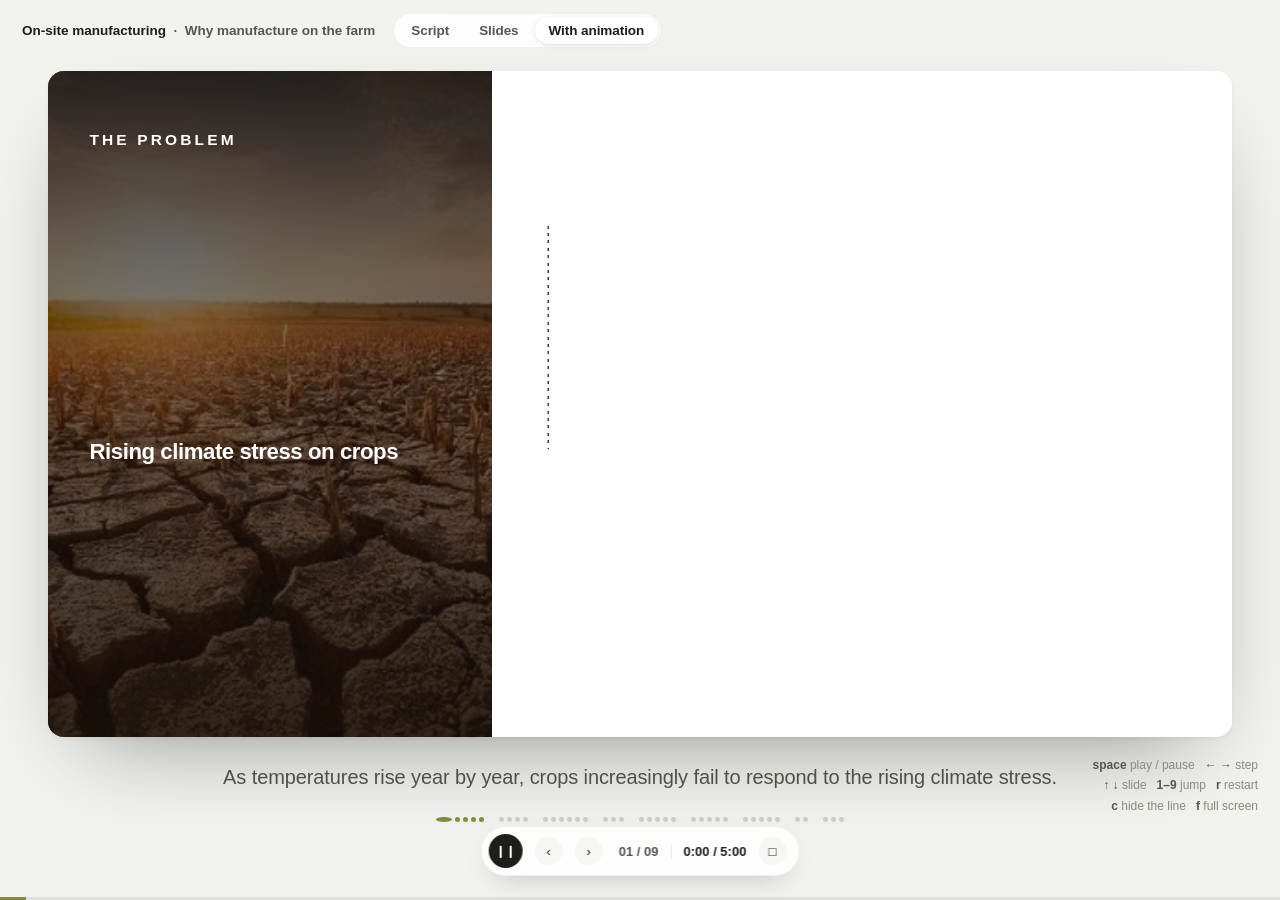
==== animate.html @ bc5ca32d "Finalised script, three named views, and a calmer animated run Slides 1 to 4 take the script the stu" ====
<!doctype html>
<html lang="en">
<head>
<meta charset="utf-8">
<meta name="viewport" content="width=device-width,initial-scale=1">
<title>ReLEAF · With animation</title>
<meta name="description" content="The GEMS Taiwan ReLEAF five-minute judging presentation, played against the script.">
<link rel="stylesheet" href="assets/deck.css?v=2">
<style>
html,body{height:100%;overflow:hidden;background:#f2f2ef}

/* ---------- stage, camera, caption ---------- */
.deck{position:fixed;inset:0;display:flex;flex-direction:column;align-items:center;
  justify-content:center;gap:0}
.frame{position:relative;background:#fff;border-radius:16px;overflow:hidden;flex:none;
  box-shadow:0 2px 6px rgba(0,0,0,.05),0 36px 90px -40px rgba(0,0,0,.45)}
.slide{position:absolute;inset:0;overflow:hidden;opacity:0;visibility:hidden;
  transition:opacity .38s var(--ease),visibility 0s linear .38s}
.slide.on{opacity:1;visibility:visible;transition:opacity .38s var(--ease),visibility 0s}
.cam{position:absolute;left:0;top:0;width:1600px;height:900px;transform-origin:0 0}
.cam>.stage{position:absolute;left:0;top:0;transform-origin:0 0;
  transition:transform 1.25s cubic-bezier(.33,0,.1,1)}

/* every entrance is gated by its beat, not by a fixed stagger */
.cam .st{opacity:0;transform:translateY(20px);
  transition:opacity 1s var(--ease),transform 1s var(--ease);
  transition-delay:var(--sd,0ms)}
.cam .st.zoom{transform:translateY(15px) scale(.962)}
.cam .st.in{opacity:1;transform:none}
.cam .s1-left.in>img{transform:scale(1)}

.cap-line{flex:none;width:min(1100px,88vw);text-align:center;padding:26px 0 0;
  min-height:92px}
.cap-line p{margin:0;font-size:20px;line-height:1.46;color:var(--ink-2);
  letter-spacing:-.005em;opacity:0;transition:opacity .4s var(--ease)}
.cap-line p.on{opacity:1}
body.nocap .cap-line{display:none}

@media (prefers-reduced-motion:reduce){
  .cam>.stage{transition-duration:.01ms}
  .cam .st{transition-duration:.01ms;transition-delay:0ms !important}
}

/* ---------- chrome ---------- */
.chr{position:fixed;z-index:21;opacity:0;transition:opacity .3s var(--ease);pointer-events:none}
.chr.show{opacity:1;pointer-events:auto}

.topbar{left:0;right:0;top:0;height:60px;display:flex;align-items:center;gap:18px;padding:0 22px}
.where{font-size:13.5px;font-weight:600;color:var(--ink-2);white-space:nowrap;
  overflow:hidden;text-overflow:ellipsis}
.where b{color:var(--ink);font-weight:700}
.topbar .vsw{margin-left:auto;flex:none;background:rgba(255,255,255,.86);
  backdrop-filter:saturate(180%) blur(20px);-webkit-backdrop-filter:saturate(180%) blur(20px)}

.hud{left:50%;bottom:24px;transform:translateX(-50%);display:flex;align-items:center;gap:12px;
  padding:7px 12px 7px 7px;border-radius:980px;
  background:rgba(255,255,255,.84);border:1px solid var(--line-2);
  backdrop-filter:saturate(180%) blur(20px);-webkit-backdrop-filter:saturate(180%) blur(20px);
  box-shadow:0 10px 30px -14px rgba(0,0,0,.3)}
.hud button{border:0;background:var(--bg-2);color:var(--ink);cursor:pointer;
  display:grid;place-items:center;transition:background .18s var(--ease)}
.hud button:hover{background:#e3e3dc}
.hud .play{width:34px;height:34px;border-radius:50%;background:var(--ink);color:#fff;font-size:12px}
.hud .play:hover{background:#000}
.hud .sm{width:28px;height:28px;border-radius:50%;font-size:13px}
.hud .ct{font-size:13px;font-weight:600;color:var(--ink-2);font-variant-numeric:tabular-nums;
  padding-left:4px}
.hud .tm{font-size:13px;font-weight:600;color:var(--ink);font-variant-numeric:tabular-nums;
  padding-left:12px;border-left:1px solid var(--line);min-width:72px}

/* beat pips: one row per slide, the current slide's beats spelled out */
.pips{left:50%;bottom:74px;transform:translateX(-50%);display:flex;align-items:center;gap:5px}
.pips .s{display:flex;gap:3px;padding:4px 5px;border-radius:980px;cursor:pointer;
  transition:background .2s var(--ease)}
.pips .s:hover{background:rgba(29,29,27,.07)}
.pips i{display:block;width:5px;height:5px;border-radius:50%;background:rgba(29,29,27,.17);
  transition:background .3s var(--ease),width .3s var(--ease)}
.pips .s.done i{background:rgba(29,29,27,.3)}
.pips .s.now i{background:var(--olive)}
.pips .s.now i.at{width:16px}

.bar{position:fixed;left:0;right:0;bottom:0;height:3px;background:rgba(29,29,27,.08);z-index:20}
.bar i{display:block;height:100%;background:var(--olive);width:0;transition:width .5s var(--ease)}

.keys{right:22px;bottom:84px;font-size:12px;line-height:1.7;color:var(--ink-3);text-align:right}
.keys b{color:var(--ink-2);font-weight:650}
@media (max-width:900px){.keys{display:none}}
</style>
</head>
<body>

<div class="deck">
  <div class="frame" id="frame"></div>
  <div class="cap-line"><p id="cap"></p></div>
</div>

<div class="chr topbar" id="topbar">
  <span class="where" id="where"></span>
  <div id="vsw"></div>
</div>

<div class="chr pips" id="pips"></div>

<div class="chr hud" id="hud">
  <button class="play" id="play" title="Play / pause">&#9654;</button>
  <button class="sm" id="prev" title="Previous beat">&#8249;</button>
  <button class="sm" id="next" title="Next beat">&#8250;</button>
  <span class="ct" id="ct">01 / 09</span>
  <span class="tm" id="tm">0:00 / 5:00</span>
  <button class="sm" id="full" title="Full screen">&#9633;</button>
</div>

<div class="chr keys" id="keys">
  <div><b>space</b> play / pause &nbsp; <b>&larr; &rarr;</b> step</div>
  <div><b>&uarr; &darr;</b> slide &nbsp; <b>1–9</b> jump &nbsp; <b>r</b> restart</div>
  <div><b>c</b> hide the line &nbsp; <b>f</b> full screen</div>
</div>

<div class="bar"><i id="barI"></i></div>

<script src="assets/nav.js?v=2"></script>
<script src="assets/deck.js?v=2"></script>
<script>
document.getElementById('vsw').innerHTML = viewSwitcher('animate', false);

/* ------------------------------------------------------------------
   Build: one run is a flat list of beats across all nine slides.
   ------------------------------------------------------------------ */
const frame = document.getElementById('frame');
frame.innerHTML = SLIDES.map((s,i) =>
  `<div class="slide" data-i="${i}"><div class="cam"><div class="stage">${s.stage}</div></div></div>`
).join('');

const slideEls = [...frame.querySelectorAll('.slide')];
const camEls   = [...frame.querySelectorAll('.cam')];
const stageEls = [...frame.querySelectorAll('.stage')];

/* every .st element of a slide, sorted by its --d reveal step */
const steps = stageEls.map(st => [...st.querySelectorAll('.st')].map(el => ({
  el, d: parseFloat(getComputedStyle(el).getPropertyValue('--d')) || 0
})).sort((a,b) => a.d - b.d));

/* beat durations: the slide's own seconds, split by how much there is to say */
const RUN = [];
SLIDES.forEach((s,i) => {
  const w = s.beats.map(b => Math.max(5, (b.say || '').trim().split(/\s+/).length));
  const tot = w.reduce((a,b) => a+b, 0);
  s.beats.forEach((b,j) => RUN.push({
    si: i, bi: j, beat: b,
    ms: Math.max(1900, Math.round(s.secs * 1000 * w[j] / tot))
  }));
});
const TOTAL = RUN.reduce((a,r) => a + r.ms, 0);

/* ------------------------------------------------------------------
   Camera. Targets are measured once, in 1600x900 stage coordinates,
   while every stage still sits at identity.
   ------------------------------------------------------------------ */
const PAD = 72, MAXZOOM = 1.85;
/* The camera may run a little past the stage edge so a corner figure can still
   sit in the middle of the frame. What shows past the edge is the same white as
   the stage, so the overshoot is invisible — keep it that way. */
const SLACK = 210;
const boxes = stageEls.map(() => ({}));
let fitScale = 1;

function measure(){
  stageEls.forEach((st,i) => {
    const base = st.getBoundingClientRect();
    st.querySelectorAll('[data-f]').forEach(el => {
      const r = el.getBoundingClientRect();
      boxes[i][el.dataset.f] = {
        x: (r.left - base.left) / fitScale,
        y: (r.top  - base.top ) / fitScale,
        w: r.width  / fitScale,
        h: r.height / fitScale
      };
    });
  });
}

function camStyle(i, key, over){
  if (!key) {
    const k = over || 1;
    return `translate(${(1600 - 1600*k)/2}px,${(900 - 900*k)/2}px) scale(${k})`;
  }
  const b = boxes[i][key];
  if (!b) return 'translate(0px,0px) scale(1)';
  const k = Math.min(MAXZOOM,
    Math.max(1, Math.min((1600 - PAD*2) / b.w, (900 - PAD*2) / b.h)));
  let tx = 800 - k * (b.x + b.w/2);
  let ty = 450 - k * (b.y + b.h/2);
  tx = Math.min(SLACK, Math.max(1600 - 1600*k - SLACK, tx));
  ty = Math.min(SLACK, Math.max( 900 -  900*k - SLACK, ty));
  return `translate(${tx}px,${ty}px) scale(${k})`;
}

/* ------------------------------------------------------------------
   Layout
   ------------------------------------------------------------------ */
function fit(){
  const capH = document.body.classList.contains('nocap') ? 0 : 118;
  const w = innerWidth  - 96;
  const h = innerHeight - 96 - capH;
  fitScale = Math.max(.1, Math.min(w/1600, h/900));
  frame.style.width  = (1600*fitScale) + 'px';
  frame.style.height = ( 900*fitScale) + 'px';
  camEls.forEach(c => c.style.transform = `scale(${fitScale})`);
}

/* ------------------------------------------------------------------
   Playback
   ------------------------------------------------------------------ */
let at = -1, playing = false, timer = null, lastKey = null;
const capEl = document.getElementById('cap');

function revealTo(si, upto, delayBase, stagger){
  steps[si].forEach(s => {
    const want = s.d <= upto;
    if (want && !s.el.classList.contains('in')) s.el.dataset.fresh = '1';
    else delete s.el.dataset.fresh;
    if (!want) s.el.classList.remove('in');
  });
  let k = 0;
  steps[si].forEach(s => {
    if (s.el.dataset.fresh) {
      s.el.style.setProperty('--sd', (delayBase + k*stagger) + 'ms');
      k++;
      s.el.classList.add('in');
      delete s.el.dataset.fresh;
    }
  });
}

function show(n, instant){
  n = Math.max(0, Math.min(RUN.length-1, n));
  const prevAt = at;
  const prev = at >= 0 ? RUN[at] : null;
  const r = RUN[n];
  at = n;

  const newSlide = !prev || prev.si !== r.si;
  /* a jump — a pip, a number key, a deep link — is not a step through the run,
     so the beats it skipped are put up at once rather than staged */
  const jumped = instant || n !== prevAt + 1;
  if (newSlide) {
    slideEls.forEach((el,i) => el.classList.toggle('on', i === r.si));
    lastKey = null;
    /* everything on the incoming slide starts hidden */
    steps[r.si].forEach(s => { s.el.classList.remove('in'); s.el.style.removeProperty('--sd'); });
    /* and the slide settles out of a slight over-scale */
    const st = stageEls[r.si];
    st.style.transition = 'none';
    st.style.transform = camStyle(r.si, null, 1.035);
    void st.offsetWidth;
    st.style.transition = '';
  }

  const key = r.beat.f || null;
  const moved = key !== lastKey;
  stageEls[r.si].style.transform = camStyle(r.si, key);
  lastKey = key;

  if (jumped) {
    /* catch the slide up to where this beat starts, then stage nothing */
    revealTo(r.si, r.beat.upto, 0, 0);
  } else {
    /* when the camera travels, let it land before anything new arrives */
    revealTo(r.si, r.beat.upto, moved ? 620 : newSlide ? 420 : 160, 120);
  }

  capEl.classList.remove('on');
  setTimeout(() => { capEl.textContent = r.beat.say || ''; capEl.classList.add('on'); }, 170);

  const s = SLIDES[r.si];
  document.getElementById('where').innerHTML = `<b>${s.title}</b> &nbsp;·&nbsp; ${s.nav}`;
  document.getElementById('ct').textContent =
    String(r.si+1).padStart(2,'0') + ' / ' + String(SLIDES.length).padStart(2,'0');
  document.getElementById('barI').style.width =
    (RUN.slice(0, n+1).reduce((a,x) => a + x.ms, 0) / TOTAL * 100) + '%';
  paintPips();
  location.hash = r.si + 1;

  if (playing) arm();
}

function arm(){
  clearTimeout(timer);
  timer = setTimeout(() => {
    if (at >= RUN.length - 1) { pause(); return; }
    show(at + 1);
  }, RUN[at].ms);
}

function play(){
  if (at >= RUN.length - 1) { restart(); return; }
  playing = true;
  document.getElementById('play').innerHTML = '&#10073;&#10073;';
  startClock(); arm();
}
function pause(){
  playing = false;
  document.getElementById('play').innerHTML = '&#9654;';
  clearTimeout(timer);
}
function toggle(){ playing ? pause() : play(); }

function step(d){
  pause();
  show(at + d);
}
function gotoSlide(i){
  pause();
  i = Math.max(0, Math.min(SLIDES.length-1, i));
  show(RUN.findIndex(r => r.si === i));
}
function restart(){
  pause(); resetClock();
  at = -1; lastKey = null;
  stageEls.forEach((st,i) => steps[i].forEach(s => s.el.classList.remove('in')));
  show(0, true);
  play();
}

/* ------------------------------------------------------------------
   Pips, clock, chrome
   ------------------------------------------------------------------ */
const pips = document.getElementById('pips');
pips.innerHTML = SLIDES.map((s,i) =>
  `<span class="s" data-i="${i}" title="${s.title}">${s.beats.map(()=>'<i></i>').join('')}</span>`).join('');
[...pips.children].forEach(el => el.onclick = () => gotoSlide(+el.dataset.i));

function paintPips(){
  const r = RUN[at];
  [...pips.children].forEach((el,i) => {
    el.classList.toggle('now',  i === r.si);
    el.classList.toggle('done', i <  r.si);
    [...el.children].forEach((pip,j) => pip.classList.toggle('at', i === r.si && j === r.bi));
  });
}

let t0 = null, tick = null;
const tm = document.getElementById('tm');
function startClock(){
  if (tick) return;
  if (!t0) t0 = Date.now();
  tick = setInterval(() => {
    const s = Math.floor((Date.now()-t0)/1000);
    tm.textContent = Math.floor(s/60) + ':' + String(s%60).padStart(2,'0') + ' / 5:00';
    tm.style.color = s > 300 ? '#a33' : '';
  }, 250);
}
function resetClock(){
  clearInterval(tick); tick = null; t0 = null;
  tm.textContent = '0:00 / 5:00'; tm.style.color = '';
}

document.getElementById('play').onclick = toggle;
document.getElementById('next').onclick = () => step(1);
document.getElementById('prev').onclick = () => step(-1);
document.getElementById('full').onclick = toggleFull;
function toggleFull(){
  if (document.fullscreenElement) document.exitFullscreen();
  else document.documentElement.requestFullscreen?.();
}

addEventListener('keydown', e => {
  if (e.key === ' ')            { e.preventDefault(); toggle(); }
  else if (['ArrowRight','PageDown'].includes(e.key)) { e.preventDefault(); step(1); }
  else if (['ArrowLeft','PageUp'].includes(e.key))    { e.preventDefault(); step(-1); }
  else if (e.key === 'ArrowDown') { e.preventDefault(); gotoSlide(RUN[at].si + 1); }
  else if (e.key === 'ArrowUp')   { e.preventDefault(); gotoSlide(RUN[at].si - 1); }
  else if (/^[1-9]$/.test(e.key)) gotoSlide(+e.key - 1);
  else if (e.key === 'r') restart();
  else if (e.key === 'f') toggleFull();
  else if (e.key === 'c') { document.body.classList.toggle('nocap'); fit(); }
  else if (e.key === 'Escape') location.href = 'index.html';
});
frame.addEventListener('click', e => step(e.clientX < innerWidth/2 ? -1 : 1));

const chrome = [...document.querySelectorAll('.chr')];
let idle;
function wake(){
  chrome.forEach(c => c.classList.add('show'));
  clearTimeout(idle);
  idle = setTimeout(() => chrome.forEach(c => c.classList.remove('show')), 2800);
}
['mousemove','keydown','click','touchstart'].forEach(ev => addEventListener(ev, wake));

addEventListener('resize', () => { fit(); measure(); });

/* ------------------------------------------------------------------
   Start. Measure before the first camera move, honour #n deep links.
   ------------------------------------------------------------------ */
function boot(){
  fit();
  measure();
  const n = parseInt(location.hash.slice(1), 10);
  const si = Number.isFinite(n) && n >= 1 && n <= SLIDES.length ? n-1 : 0;
  show(RUN.findIndex(r => r.si === si), true);
  wake();
  setTimeout(play, 900);
}
if (document.readyState === 'complete') boot();
else addEventListener('load', boot);
</script>
</body>
</html>
---- assets/deck.css ----
:root{
  --ink:#1d1d1b;
  --ink-2:#55564f;
  --ink-3:#8a8b84;
  --green:#1c4721;
  --olive:#858a3e;
  --olive-d:#324519;
  --line:rgba(29,29,27,.10);
  --line-2:rgba(29,29,27,.06);
  --bg:#ffffff;
  --bg-2:#f6f6f3;
  --ease:cubic-bezier(.22,.72,.2,1);
  --sans:-apple-system,BlinkMacSystemFont,"SF Pro Display","SF Pro Text","Helvetica Neue",Helvetica,Arial,sans-serif;
  --mono:ui-monospace,SFMono-Regular,"SF Mono",Menlo,Consolas,monospace;
}
*{box-sizing:border-box}
html{-webkit-text-size-adjust:100%}
body{margin:0;font-family:var(--sans);color:var(--ink);background:var(--bg);
  -webkit-font-smoothing:antialiased;text-rendering:optimizeLegibility}
img{display:block;max-width:100%}
a{color:inherit}

/* ============================================================
   STAGE — every slide is authored on a 1600x900 canvas
   ============================================================ */
.stageWrap{position:relative;width:100%;aspect-ratio:16/9;overflow:hidden}
.stage{position:absolute;left:0;top:0;width:1600px;height:900px;background:#fff;
  transform-origin:0 0;font-size:16px}
.stage *{font-kerning:normal}

/* entrance steps */
.st{opacity:0;transform:translateY(14px);
  transition:opacity .62s var(--ease),transform .62s var(--ease);
  transition-delay:calc(var(--d,0) * 60ms)}
.st.zoom{transform:translateY(10px) scale(.985)}
.go .st{opacity:1;transform:none}
@media (prefers-reduced-motion:reduce){
  .st{transition-duration:.01ms !important;transition-delay:0ms !important}
}

/* shared slide furniture */
.s-kick{font-size:21px;font-weight:650;letter-spacing:.06em;
  color:var(--olive);margin:0 0 10px}
.s-title{font-size:64px;font-weight:800;letter-spacing:-.025em;line-height:1;
  margin:0;color:var(--ink)}
.s-title em{font-style:normal;color:var(--olive)}
.s-head{position:absolute;left:76px;top:56px;right:76px}
.s-body{position:absolute;left:76px;right:76px;top:190px;bottom:58px;min-height:0}
.s-note{font-size:19px;line-height:1.35;color:var(--ink-2);margin:0}
.cap{font-size:19px;font-weight:650;color:var(--ink);margin:0 0 8px;letter-spacing:-.01em}
.cap-s{font-size:17px;font-weight:600;color:var(--ink-2);margin:0 0 6px}
.stage .fig,.stage .cell,.stage .blk,.stage .col,.stage .mod,.stage .side,.stage .grid,.stage .charts{min-height:0}
.fig{margin:0;border:1px solid var(--line);border-radius:12px;background:#fff;overflow:hidden}
.fig{position:relative}
.fig img{position:absolute;inset:8px;width:calc(100% - 16px);height:calc(100% - 16px);object-fit:contain}
.ph img{inset:0;width:100%;height:100%;object-fit:cover}
.lbl{font-size:16px;font-weight:600;color:var(--ink-2);text-align:center;margin:6px 0 0;height:22px;line-height:22px}
.rule{height:1px;background:var(--line);border:0;margin:0}
i.sp{font-style:italic}

/* ---------- Slide 1 ---------- */
.s1{position:absolute;inset:0;display:grid;grid-template-columns:600px minmax(0,1fr)}
.s1-left{position:relative;overflow:hidden;background:#241a12}
.s1-left>img{position:absolute;inset:0;width:100%;height:100%;object-fit:cover;
  transform:scale(1.06);transition:transform 9s linear}
.go .s1-left>img{transform:scale(1)}
.s1-scrim{position:absolute;inset:0;
  background:linear-gradient(180deg,rgba(20,14,9,.86) 0%,rgba(20,14,9,.52) 42%,rgba(20,14,9,.88) 100%)}
.s1-copy{position:absolute;inset:0;padding:60px 56px;display:flex;flex-direction:column;color:#fff}
.s1-kick{font-size:21px;font-weight:700;letter-spacing:.2em;text-transform:uppercase;
  color:#fff;opacity:.72}
.s1-list{list-style:none;margin:auto 0 8px;padding:0;display:grid;gap:34px}
.s1-list b{display:block;font-size:30px;font-weight:700;letter-spacing:-.02em;line-height:1.14}
.s1-list span{display:block;font-size:20px;line-height:1.3;color:rgba(255,255,255,.76);margin-top:5px}
.s1-right{position:relative;padding:60px 64px 48px}
.s1-rail{list-style:none;margin:42px 0 0;padding:0 0 0 44px;position:relative;display:grid;gap:30px}
.s1-rail:before{content:"";position:absolute;left:11px;top:9px;bottom:14px;width:2px;
  background:repeating-linear-gradient(180deg,var(--green) 0 4px,transparent 4px 10px)}
.s1-rail li{position:relative}
.s1-rail li:before{content:"";position:absolute;left:-44px;top:3px;width:24px;height:24px;
  border-radius:50%;background:var(--green)}
.s1-rail b{display:block;font-size:25px;font-weight:700;letter-spacing:-.01em}
.s1-rail span{display:block;font-size:20px;color:var(--ink-2);line-height:1.34;margin-top:3px}
.s1-box{position:absolute;right:54px;bottom:44px;width:268px}

/* ---------- Slide 2 ---------- */
.s2{display:grid;grid-template-columns:930px 470px;gap:48px}
.s2 .side{display:flex;flex-direction:column;gap:22px}

/* ---------- Slide 3 ---------- */
.s3{display:grid;grid-template-columns:330px 1070px;gap:48px}
.s3 .grid{display:grid;grid-template-columns:518px 518px;gap:24px 34px}

/* ---------- Slide 4 ---------- */
.s4{display:grid;grid-template-columns:860px 540px;gap:48px}
.s4 .hw{display:grid;grid-template-columns:190px 165px 165px;gap:10px}
.s4 .hw .fig{background:var(--bg-2)}

/* ---------- Slide 5 ---------- */
.s5{display:grid;grid-template-columns:520px 420px 440px;gap:34px}
.s5 .charts{display:grid;gap:12px}

/* ---------- Slide 6 ---------- */
.s6{display:grid;grid-template-columns:460px 460px 460px;gap:34px}
.s6 .hd{border-top:3px solid var(--ink);padding-top:10px;margin-bottom:14px;height:78px}
.s6 .hd h3{margin:0;font-size:23px;font-weight:750;letter-spacing:-.015em}
.s6 .hd p{margin:4px 0 0;font-size:15px;line-height:1.3;color:var(--ink-2)}
.s6 .pair{display:grid;grid-template-columns:223px 223px;gap:14px}
.s6 .charts{display:grid;gap:12px;margin-top:16px}
.s6 .c2{grid-template-columns:223px 223px}
.s6 .c3{grid-template-columns:144px 144px 144px}
.s6 .pv{font-size:16px;font-weight:650;color:var(--green);margin:14px 0 0}

/* ---------- Slide 7 ---------- */
.s7{display:grid;grid-template-columns:620px 790px;gap:38px}
.s7 .hd{border-top:3px solid var(--ink);padding-top:10px;margin-bottom:14px;height:64px}
.s7 .hd h3{margin:0;font-size:23px;font-weight:750;letter-spacing:-.015em}
.s7 .hd p{margin:4px 0 0;font-size:15px;color:var(--ink-2)}
.s7 .pots{display:grid;grid-template-columns:70px 265px 265px;gap:8px;align-items:center}
.s7 .pots .d{font-size:18px;font-weight:650;color:var(--ink-2)}
.s7 .colh{font-size:17px;font-weight:650;text-align:center;color:var(--ink);margin:0}
.s7 .salt{margin-top:16px}
.s7 .salt .fig{width:330px}
.s7 .top{display:grid;grid-template-columns:210px 540px;gap:20px}
.s7 .band{font-size:17px;font-weight:650;color:var(--ink);text-align:center;
  border-top:2px solid var(--ink);padding-top:8px;margin:18px 0 0}
.s7 .trio{display:grid;grid-template-columns:254px 254px 254px;gap:14px;margin-top:14px}

/* ---------- Slide 8 ---------- */
.s8-list{list-style:none;margin:0;padding:0;counter-reset:n;display:grid;gap:26px;max-width:1180px}
.s8-list li{counter-increment:n;position:relative;padding-left:76px;font-size:33px;
  font-weight:600;letter-spacing:-.015em;line-height:1.24}
.s8-list li:before{content:counter(n,decimal-leading-zero);position:absolute;left:0;top:7px;
  font-size:20px;font-weight:700;color:var(--olive);letter-spacing:.06em}
.s8-list span{display:block;font-size:20px;font-weight:450;color:var(--ink-2);margin-top:6px;
  letter-spacing:0}

/* ---------- Slide 9 ---------- */
.s9{display:grid;grid-template-columns:880px 520px;gap:48px}
.s9-list{list-style:none;margin:0;padding:0;counter-reset:n;display:grid;gap:22px;align-content:center}
.s9-list li{counter-increment:n;position:relative;padding-left:66px;font-size:33px;
  font-weight:650;letter-spacing:-.015em;line-height:1.2}
.s9-list li:before{content:counter(n);position:absolute;left:0;top:1px;width:42px;height:42px;
  border-radius:50%;background:var(--bg-2);color:var(--green);font-size:19px;font-weight:700;
  display:grid;place-items:center}
.s9-list span{display:block;font-size:19px;font-weight:450;color:var(--ink-2);margin-top:4px}
.s9 .renders{position:relative}
.s9 .r-unit{position:absolute;right:12px;top:0;width:188px}
.s9 .r-core{position:absolute;right:36px;bottom:0;width:368px}

/* ============================================================
   VIEW SWITCHER — the same three names on every page
   ============================================================ */
.vsw{display:flex;align-items:center;gap:2px;padding:3px;border-radius:980px;
  background:rgba(29,29,27,.05);border:1px solid var(--line-2)}
.vsw a{position:relative;display:block;text-decoration:none;white-space:nowrap;
  font-size:13.5px;font-weight:550;letter-spacing:-.005em;color:var(--ink-2);
  padding:6px 14px;border-radius:980px;
  transition:color .2s var(--ease),background .2s var(--ease)}
.vsw a:hover{color:var(--ink)}
.vsw a[aria-current]{background:#fff;color:var(--ink);font-weight:650;
  box-shadow:0 1px 2px rgba(0,0,0,.07),0 1px 10px -4px rgba(0,0,0,.25)}
.vsw.on-dark{background:rgba(255,255,255,.1);border-color:rgba(255,255,255,.14)}
.vsw.on-dark a{color:rgba(255,255,255,.66)}
.vsw.on-dark a:hover{color:#fff}
.vsw.on-dark a[aria-current]{background:rgba(255,255,255,.95);color:#1d1d1b;box-shadow:none}
@media (max-width:720px){
  .vsw a{padding:6px 10px;font-size:12.5px}
}
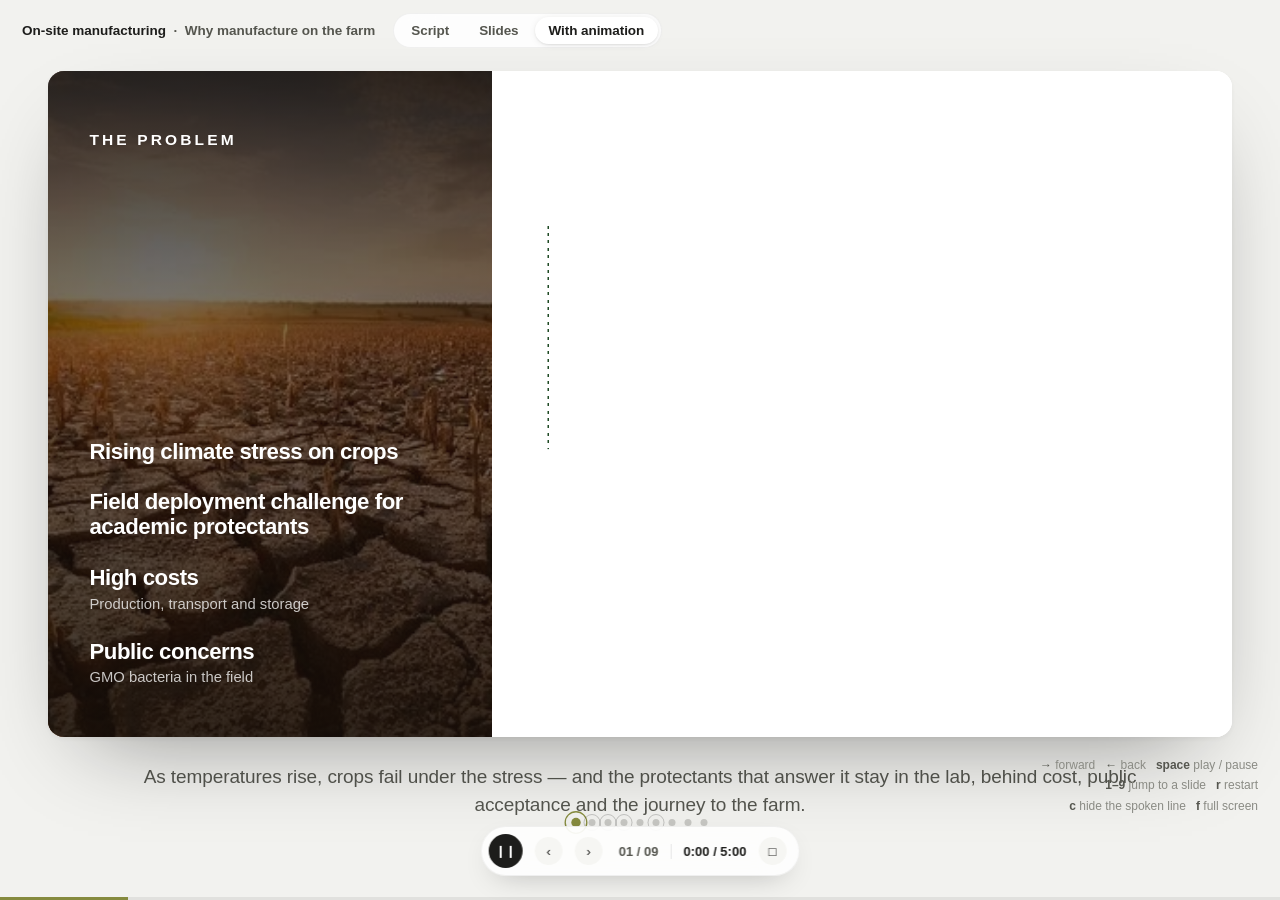
==== commit 48894c38: "Cut the animation to five moves and fourteen steps Timmy's rules, 28 Oct: a slide lands with most of" ====
--- a/animate.html
+++ b/animate.html
@@ -5,40 +5,42 @@
 <meta name="viewport" content="width=device-width,initial-scale=1">
 <title>ReLEAF · With animation</title>
 <meta name="description" content="The GEMS Taiwan ReLEAF five-minute judging presentation, played against the script.">
-<link rel="stylesheet" href="assets/deck.css?v=2">
+<link rel="stylesheet" href="assets/deck.css?v=3">
 <style>
 html,body{height:100%;overflow:hidden;background:#f2f2ef}
 
 /* ---------- stage, camera, caption ---------- */
 .deck{position:fixed;inset:0;display:flex;flex-direction:column;align-items:center;
-  justify-content:center;gap:0}
+  justify-content:center}
 .frame{position:relative;background:#fff;border-radius:16px;overflow:hidden;flex:none;
   box-shadow:0 2px 6px rgba(0,0,0,.05),0 36px 90px -40px rgba(0,0,0,.45)}
 .slide{position:absolute;inset:0;overflow:hidden;opacity:0;visibility:hidden;
-  transition:opacity .38s var(--ease),visibility 0s linear .38s}
-.slide.on{opacity:1;visibility:visible;transition:opacity .38s var(--ease),visibility 0s}
+  transition:opacity .34s var(--ease),visibility 0s linear .34s}
+.slide.on{opacity:1;visibility:visible;transition:opacity .34s var(--ease),visibility 0s}
 .cam{position:absolute;left:0;top:0;width:1600px;height:900px;transform-origin:0 0}
 .cam>.stage{position:absolute;left:0;top:0;transform-origin:0 0;
-  transition:transform 1.25s cubic-bezier(.33,0,.1,1)}
-
-/* every entrance is gated by its beat, not by a fixed stagger */
-.cam .st{opacity:0;transform:translateY(20px);
-  transition:opacity 1s var(--ease),transform 1s var(--ease);
-  transition-delay:var(--sd,0ms)}
-.cam .st.zoom{transform:translateY(15px) scale(.962)}
-.cam .st.in{opacity:1;transform:none}
+  transition:transform 1.3s cubic-bezier(.33,0,.1,1)}
+
+/* a slide lands whole: one quiet fade, no stagger, no movement */
+.cam .st{opacity:0;transition:opacity .55s var(--ease);transform:none}
+.cam .st.zoom{transform:none}
+.cam .st.in{opacity:1}
 .cam .s1-left.in>img{transform:scale(1)}
 
-.cap-line{flex:none;width:min(1100px,88vw);text-align:center;padding:26px 0 0;
-  min-height:92px}
-.cap-line p{margin:0;font-size:20px;line-height:1.46;color:var(--ink-2);
+/* the one highlight: a key result lifts where it stands */
+.cam [data-hi]{border-radius:8px;padding:4px 10px;margin-left:-10px;
+  transition:background .75s var(--ease),color .75s var(--ease)}
+.cam [data-hi].hl{background:rgba(133,138,62,.17);color:var(--olive-d)}
+
+.cap-line{flex:none;width:min(1060px,88vw);text-align:center;padding:26px 0 0;min-height:92px}
+.cap-line p{margin:0;font-size:19px;line-height:1.46;color:var(--ink-2);
   letter-spacing:-.005em;opacity:0;transition:opacity .4s var(--ease)}
 .cap-line p.on{opacity:1}
 body.nocap .cap-line{display:none}
 
 @media (prefers-reduced-motion:reduce){
   .cam>.stage{transition-duration:.01ms}
-  .cam .st{transition-duration:.01ms;transition-delay:0ms !important}
+  .cam .st{transition-duration:.01ms}
 }
 
 /* ---------- chrome ---------- */
@@ -68,16 +70,15 @@
 .hud .tm{font-size:13px;font-weight:600;color:var(--ink);font-variant-numeric:tabular-nums;
   padding-left:12px;border-left:1px solid var(--line);min-width:72px}
 
-/* beat pips: one row per slide, the current slide's beats spelled out */
-.pips{left:50%;bottom:74px;transform:translateX(-50%);display:flex;align-items:center;gap:5px}
-.pips .s{display:flex;gap:3px;padding:4px 5px;border-radius:980px;cursor:pointer;
-  transition:background .2s var(--ease)}
-.pips .s:hover{background:rgba(29,29,27,.07)}
-.pips i{display:block;width:5px;height:5px;border-radius:50%;background:rgba(29,29,27,.17);
-  transition:background .3s var(--ease),width .3s var(--ease)}
-.pips .s.done i{background:rgba(29,29,27,.3)}
-.pips .s.now i{background:var(--olive)}
-.pips .s.now i.at{width:16px}
+/* one pip per slide; a slide that animates carries a ring */
+.pips{left:50%;bottom:74px;transform:translateX(-50%);display:flex;align-items:center;gap:9px}
+.pips b{position:relative;width:7px;height:7px;border-radius:50%;cursor:pointer;
+  background:rgba(29,29,27,.2);transition:background .3s var(--ease),transform .3s var(--ease)}
+.pips b.done{background:rgba(29,29,27,.34)}
+.pips b.now{background:var(--olive);transform:scale(1.35)}
+.pips b.cued:after{content:"";position:absolute;inset:-5px;border-radius:50%;
+  border:1px solid rgba(29,29,27,.22)}
+.pips b.now.cued:after{border-color:var(--olive)}
 
 .bar{position:fixed;left:0;right:0;bottom:0;height:3px;background:rgba(29,29,27,.08);z-index:20}
 .bar i{display:block;height:100%;background:var(--olive);width:0;transition:width .5s var(--ease)}
@@ -103,28 +104,29 @@
 
 <div class="chr hud" id="hud">
   <button class="play" id="play" title="Play / pause">&#9654;</button>
-  <button class="sm" id="prev" title="Previous beat">&#8249;</button>
-  <button class="sm" id="next" title="Next beat">&#8250;</button>
+  <button class="sm" id="prev" title="Back">&#8249;</button>
+  <button class="sm" id="next" title="Forward">&#8250;</button>
   <span class="ct" id="ct">01 / 09</span>
   <span class="tm" id="tm">0:00 / 5:00</span>
   <button class="sm" id="full" title="Full screen">&#9633;</button>
 </div>
 
 <div class="chr keys" id="keys">
-  <div><b>space</b> play / pause &nbsp; <b>&larr; &rarr;</b> step</div>
-  <div><b>&uarr; &darr;</b> slide &nbsp; <b>1–9</b> jump &nbsp; <b>r</b> restart</div>
-  <div><b>c</b> hide the line &nbsp; <b>f</b> full screen</div>
+  <div><b>&rarr;</b> forward &nbsp; <b>&larr;</b> back &nbsp; <b>space</b> play / pause</div>
+  <div><b>1–9</b> jump to a slide &nbsp; <b>r</b> restart</div>
+  <div><b>c</b> hide the spoken line &nbsp; <b>f</b> full screen</div>
 </div>
 
 <div class="bar"><i id="barI"></i></div>
 
-<script src="assets/nav.js?v=2"></script>
-<script src="assets/deck.js?v=2"></script>
+<script src="assets/nav.js?v=3"></script>
+<script src="assets/deck.js?v=3"></script>
 <script>
 document.getElementById('vsw').innerHTML = viewSwitcher('animate', false);
 
 /* ------------------------------------------------------------------
-   Build: one run is a flat list of beats across all nine slides.
+   Build. A step is either landing on a slide or firing one of its cues,
+   so a nine-slide run with five cues is fourteen presses, not forty.
    ------------------------------------------------------------------ */
 const frame = document.getElementById('frame');
 frame.innerHTML = SLIDES.map((s,i) =>
@@ -135,32 +137,31 @@
 const camEls   = [...frame.querySelectorAll('.cam')];
 const stageEls = [...frame.querySelectorAll('.stage')];
 
-/* every .st element of a slide, sorted by its --d reveal step */
 const steps = stageEls.map(st => [...st.querySelectorAll('.st')].map(el => ({
   el, d: parseFloat(getComputedStyle(el).getPropertyValue('--d')) || 0
-})).sort((a,b) => a.d - b.d));
-
-/* beat durations: the slide's own seconds, split by how much there is to say */
+})));
+const maxD = steps.map(ss => ss.reduce((a,s) => Math.max(a, s.d), 0));
+
 const RUN = [];
 SLIDES.forEach((s,i) => {
-  const w = s.beats.map(b => Math.max(5, (b.say || '').trim().split(/\s+/).length));
-  const tot = w.reduce((a,b) => a+b, 0);
-  s.beats.forEach((b,j) => RUN.push({
-    si: i, bi: j, beat: b,
-    ms: Math.max(1900, Math.round(s.secs * 1000 * w[j] / tot))
+  const cues = s.run.cues || [];
+  /* the slide's seconds go mostly to the landing; a cue takes the tail */
+  const share = [[1], [0.6, 0.4], [0.5, 0.28, 0.22]][cues.length];
+  RUN.push({si: i, ci: -1, say: s.run.say,
+            upto: s.run.base != null ? s.run.base : maxD[i],
+            ms: Math.round(s.secs * 1000 * share[0])});
+  cues.forEach((c,j) => RUN.push({
+    si: i, ci: j, say: c.say, cue: c,
+    upto: c.reveal != null ? c.reveal : null,
+    ms: Math.max(2600, Math.round(s.secs * 1000 * (share[j+1] || 0.2)))
   }));
 });
 const TOTAL = RUN.reduce((a,r) => a + r.ms, 0);
 
 /* ------------------------------------------------------------------
-   Camera. Targets are measured once, in 1600x900 stage coordinates,
-   while every stage still sits at identity.
+   Camera
    ------------------------------------------------------------------ */
-const PAD = 72, MAXZOOM = 1.85;
-/* The camera may run a little past the stage edge so a corner figure can still
-   sit in the middle of the frame. What shows past the edge is the same white as
-   the stage, so the overshoot is invisible — keep it that way. */
-const SLACK = 210;
+const PAD = 72, MAXZOOM = 1.85, SLACK = 210;
 const boxes = stageEls.map(() => ({}));
 let fitScale = 1;
 
@@ -170,39 +171,29 @@
     st.querySelectorAll('[data-f]').forEach(el => {
       const r = el.getBoundingClientRect();
       boxes[i][el.dataset.f] = {
-        x: (r.left - base.left) / fitScale,
-        y: (r.top  - base.top ) / fitScale,
-        w: r.width  / fitScale,
-        h: r.height / fitScale
+        x: (r.left - base.left)/fitScale, y: (r.top - base.top)/fitScale,
+        w: r.width/fitScale, h: r.height/fitScale
       };
     });
   });
 }
 
-function camStyle(i, key, over){
-  if (!key) {
-    const k = over || 1;
-    return `translate(${(1600 - 1600*k)/2}px,${(900 - 900*k)/2}px) scale(${k})`;
-  }
+function camStyle(i, key){
+  if (!key) return 'translate(0px,0px) scale(1)';
   const b = boxes[i][key];
   if (!b) return 'translate(0px,0px) scale(1)';
   const k = Math.min(MAXZOOM,
-    Math.max(1, Math.min((1600 - PAD*2) / b.w, (900 - PAD*2) / b.h)));
-  let tx = 800 - k * (b.x + b.w/2);
-  let ty = 450 - k * (b.y + b.h/2);
+    Math.max(1, Math.min((1600 - PAD*2)/b.w, (900 - PAD*2)/b.h)));
+  let tx = 800 - k*(b.x + b.w/2);
+  let ty = 450 - k*(b.y + b.h/2);
   tx = Math.min(SLACK, Math.max(1600 - 1600*k - SLACK, tx));
   ty = Math.min(SLACK, Math.max( 900 -  900*k - SLACK, ty));
   return `translate(${tx}px,${ty}px) scale(${k})`;
 }
 
-/* ------------------------------------------------------------------
-   Layout
-   ------------------------------------------------------------------ */
 function fit(){
   const capH = document.body.classList.contains('nocap') ? 0 : 118;
-  const w = innerWidth  - 96;
-  const h = innerHeight - 96 - capH;
-  fitScale = Math.max(.1, Math.min(w/1600, h/900));
+  fitScale = Math.max(.1, Math.min((innerWidth - 96)/1600, (innerHeight - 96 - capH)/900));
   frame.style.width  = (1600*fitScale) + 'px';
   frame.style.height = ( 900*fitScale) + 'px';
   camEls.forEach(c => c.style.transform = `scale(${fitScale})`);
@@ -211,66 +202,46 @@
 /* ------------------------------------------------------------------
    Playback
    ------------------------------------------------------------------ */
-let at = -1, playing = false, timer = null, lastKey = null;
+let at = -1, playing = false, timer = null;
 const capEl = document.getElementById('cap');
 
-function revealTo(si, upto, delayBase, stagger){
-  steps[si].forEach(s => {
-    const want = s.d <= upto;
-    if (want && !s.el.classList.contains('in')) s.el.dataset.fresh = '1';
-    else delete s.el.dataset.fresh;
-    if (!want) s.el.classList.remove('in');
+/* a slide is put into the state step n leaves it in, all at once */
+function paintSlide(si, ci){
+  const s = SLIDES[si];
+  const cues = s.run.cues || [];
+  let upto = s.run.base != null ? s.run.base : maxD[si];
+  let key = null, hi = false;
+  cues.slice(0, ci + 1).forEach(c => {
+    if (c.reveal != null) upto = c.reveal;
+    if (c.focus) key = c.focus;
+    if (c.hi) hi = true;
   });
-  let k = 0;
-  steps[si].forEach(s => {
-    if (s.el.dataset.fresh) {
-      s.el.style.setProperty('--sd', (delayBase + k*stagger) + 'ms');
-      k++;
-      s.el.classList.add('in');
-      delete s.el.dataset.fresh;
-    }
-  });
+  steps[si].forEach(x => x.el.classList.toggle('in', x.d <= upto));
+  stageEls[si].querySelectorAll('[data-hi]').forEach(el => el.classList.toggle('hl', hi));
+  stageEls[si].style.transform = camStyle(si, key);
 }
 
 function show(n, instant){
   n = Math.max(0, Math.min(RUN.length-1, n));
-  const prevAt = at;
   const prev = at >= 0 ? RUN[at] : null;
   const r = RUN[n];
   at = n;
 
-  const newSlide = !prev || prev.si !== r.si;
-  /* a jump — a pip, a number key, a deep link — is not a step through the run,
-     so the beats it skipped are put up at once rather than staged */
-  const jumped = instant || n !== prevAt + 1;
-  if (newSlide) {
-    slideEls.forEach((el,i) => el.classList.toggle('on', i === r.si));
-    lastKey = null;
-    /* everything on the incoming slide starts hidden */
-    steps[r.si].forEach(s => { s.el.classList.remove('in'); s.el.style.removeProperty('--sd'); });
-    /* and the slide settles out of a slight over-scale */
+  if (!prev || prev.si !== r.si) {
+    /* no settle, no drift: a plain cross-fade, and the slide is simply there */
     const st = stageEls[r.si];
     st.style.transition = 'none';
-    st.style.transform = camStyle(r.si, null, 1.035);
+    steps[r.si].forEach(x => x.el.classList.remove('in'));
+    stageEls[r.si].querySelectorAll('[data-hi]').forEach(el => el.classList.remove('hl'));
+    st.style.transform = 'translate(0px,0px) scale(1)';
     void st.offsetWidth;
     st.style.transition = '';
+    slideEls.forEach((el,i) => el.classList.toggle('on', i === r.si));
   }
-
-  const key = r.beat.f || null;
-  const moved = key !== lastKey;
-  stageEls[r.si].style.transform = camStyle(r.si, key);
-  lastKey = key;
-
-  if (jumped) {
-    /* catch the slide up to where this beat starts, then stage nothing */
-    revealTo(r.si, r.beat.upto, 0, 0);
-  } else {
-    /* when the camera travels, let it land before anything new arrives */
-    revealTo(r.si, r.beat.upto, moved ? 620 : newSlide ? 420 : 160, 120);
-  }
+  paintSlide(r.si, r.ci);
 
   capEl.classList.remove('on');
-  setTimeout(() => { capEl.textContent = r.beat.say || ''; capEl.classList.add('on'); }, 170);
+  setTimeout(() => { capEl.textContent = r.say || ''; capEl.classList.add('on'); }, 170);
 
   const s = SLIDES[r.si];
   document.getElementById('where').innerHTML = `<b>${s.title}</b> &nbsp;·&nbsp; ${s.nav}`;
@@ -291,7 +262,6 @@
     show(at + 1);
   }, RUN[at].ms);
 }
-
 function play(){
   if (at >= RUN.length - 1) { restart(); return; }
   playing = true;
@@ -304,11 +274,7 @@
   clearTimeout(timer);
 }
 function toggle(){ playing ? pause() : play(); }
-
-function step(d){
-  pause();
-  show(at + d);
-}
+function step(d){ pause(); show(at + d); }
 function gotoSlide(i){
   pause();
   i = Math.max(0, Math.min(SLIDES.length-1, i));
@@ -316,8 +282,8 @@
 }
 function restart(){
   pause(); resetClock();
-  at = -1; lastKey = null;
-  stageEls.forEach((st,i) => steps[i].forEach(s => s.el.classList.remove('in')));
+  at = -1;
+  stageEls.forEach((st,i) => steps[i].forEach(x => x.el.classList.remove('in')));
   show(0, true);
   play();
 }
@@ -327,15 +293,13 @@
    ------------------------------------------------------------------ */
 const pips = document.getElementById('pips');
 pips.innerHTML = SLIDES.map((s,i) =>
-  `<span class="s" data-i="${i}" title="${s.title}">${s.beats.map(()=>'<i></i>').join('')}</span>`).join('');
+  `<b data-i="${i}" class="${(s.run.cues||[]).length ? 'cued' : ''}" title="${s.title}"></b>`).join('');
 [...pips.children].forEach(el => el.onclick = () => gotoSlide(+el.dataset.i));
-
 function paintPips(){
   const r = RUN[at];
   [...pips.children].forEach((el,i) => {
     el.classList.toggle('now',  i === r.si);
     el.classList.toggle('done', i <  r.si);
-    [...el.children].forEach((pip,j) => pip.classList.toggle('at', i === r.si && j === r.bi));
   });
 }
 
@@ -366,10 +330,8 @@
 
 addEventListener('keydown', e => {
   if (e.key === ' ')            { e.preventDefault(); toggle(); }
-  else if (['ArrowRight','PageDown'].includes(e.key)) { e.preventDefault(); step(1); }
-  else if (['ArrowLeft','PageUp'].includes(e.key))    { e.preventDefault(); step(-1); }
-  else if (e.key === 'ArrowDown') { e.preventDefault(); gotoSlide(RUN[at].si + 1); }
-  else if (e.key === 'ArrowUp')   { e.preventDefault(); gotoSlide(RUN[at].si - 1); }
+  else if (['ArrowRight','ArrowDown','PageDown','Enter'].includes(e.key)) { e.preventDefault(); step(1); }
+  else if (['ArrowLeft','ArrowUp','PageUp','Backspace'].includes(e.key))  { e.preventDefault(); step(-1); }
   else if (/^[1-9]$/.test(e.key)) gotoSlide(+e.key - 1);
   else if (e.key === 'r') restart();
   else if (e.key === 'f') toggleFull();
@@ -386,12 +348,8 @@
   idle = setTimeout(() => chrome.forEach(c => c.classList.remove('show')), 2800);
 }
 ['mousemove','keydown','click','touchstart'].forEach(ev => addEventListener(ev, wake));
-
 addEventListener('resize', () => { fit(); measure(); });
 
-/* ------------------------------------------------------------------
-   Start. Measure before the first camera move, honour #n deep links.
-   ------------------------------------------------------------------ */
 function boot(){
   fit();
   measure();
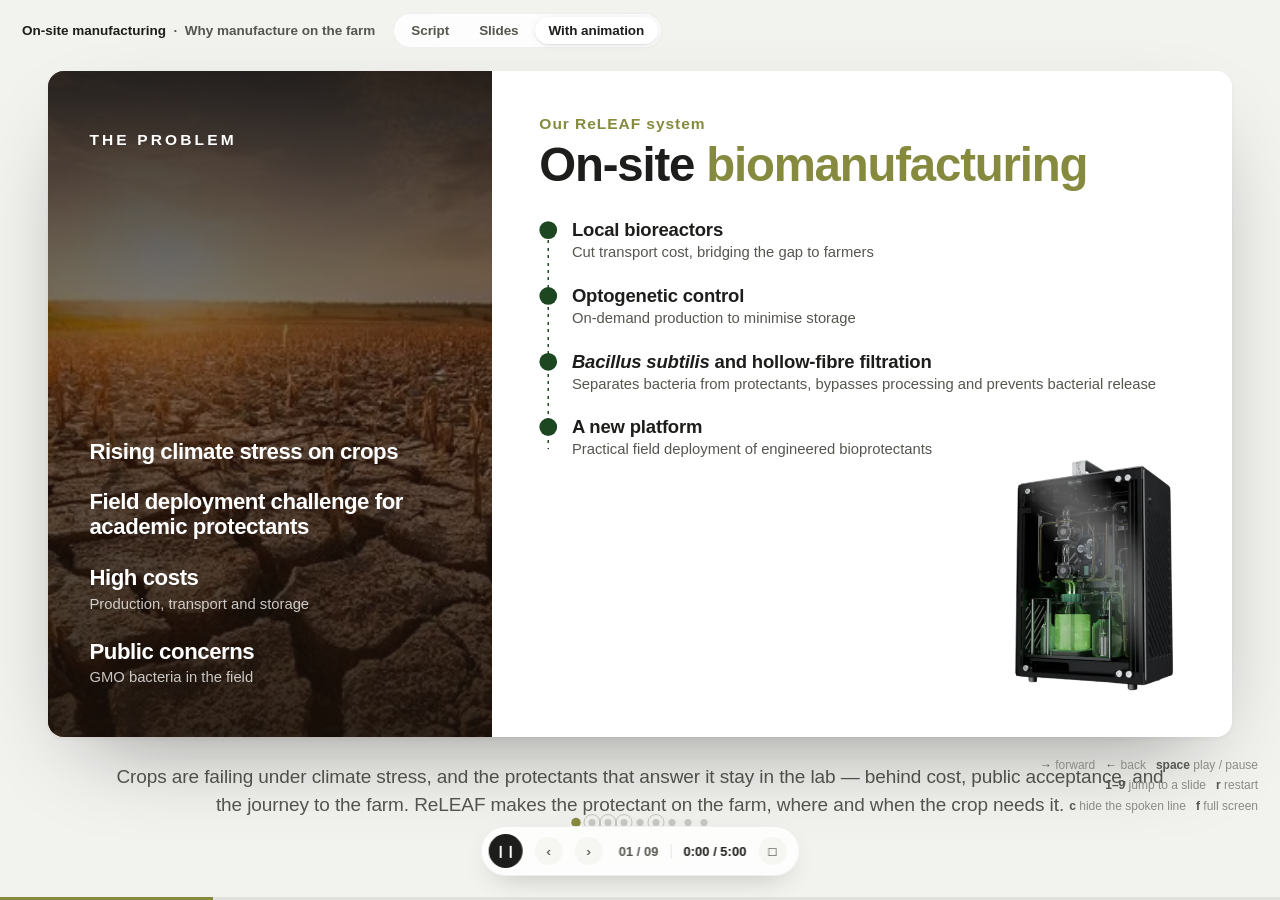
==== commit 034b7314: "Land slide 1 whole: four animations, thirteen steps Slide 1 held its right half back until the probl" ====
--- a/animate.html
+++ b/animate.html
@@ -5,7 +5,7 @@
 <meta name="viewport" content="width=device-width,initial-scale=1">
 <title>ReLEAF · With animation</title>
 <meta name="description" content="The GEMS Taiwan ReLEAF five-minute judging presentation, played against the script.">
-<link rel="stylesheet" href="assets/deck.css?v=3">
+<link rel="stylesheet" href="assets/deck.css?v=4">
 <style>
 html,body{height:100%;overflow:hidden;background:#f2f2ef}
 
@@ -119,8 +119,8 @@
 
 <div class="bar"><i id="barI"></i></div>
 
-<script src="assets/nav.js?v=3"></script>
-<script src="assets/deck.js?v=3"></script>
+<script src="assets/nav.js?v=4"></script>
+<script src="assets/deck.js?v=4"></script>
 <script>
 document.getElementById('vsw').innerHTML = viewSwitcher('animate', false);
 
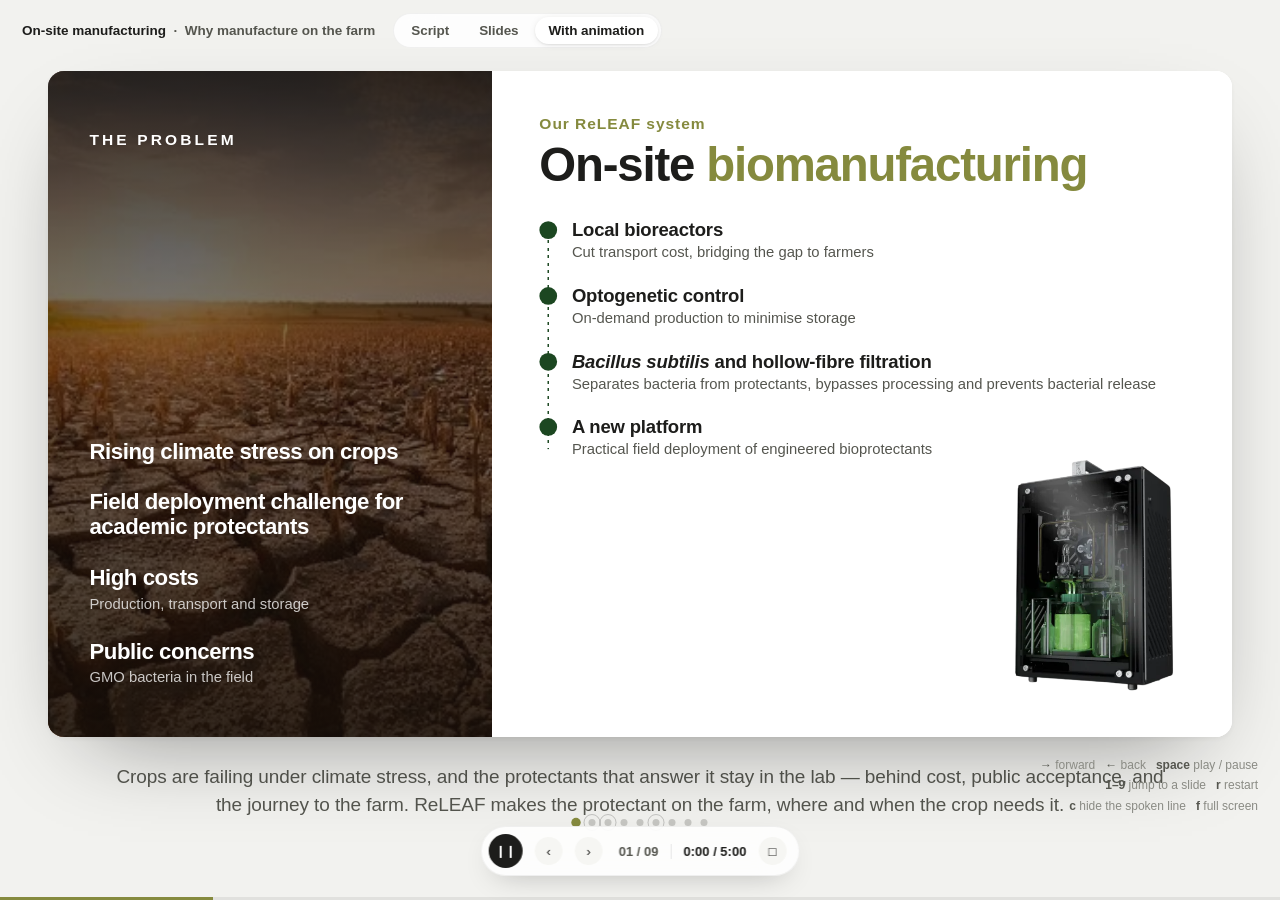
==== commit 2500b80c: "Crop the flow schematic instead of zooming at it Slide 4's push onto the full-system diagram is gone" ====
--- a/animate.html
+++ b/animate.html
@@ -5,7 +5,7 @@
 <meta name="viewport" content="width=device-width,initial-scale=1">
 <title>ReLEAF · With animation</title>
 <meta name="description" content="The GEMS Taiwan ReLEAF five-minute judging presentation, played against the script.">
-<link rel="stylesheet" href="assets/deck.css?v=4">
+<link rel="stylesheet" href="assets/deck.css?v=5">
 <style>
 html,body{height:100%;overflow:hidden;background:#f2f2ef}
 
@@ -119,8 +119,8 @@
 
 <div class="bar"><i id="barI"></i></div>
 
-<script src="assets/nav.js?v=4"></script>
-<script src="assets/deck.js?v=4"></script>
+<script src="assets/nav.js?v=5"></script>
+<script src="assets/deck.js?v=5"></script>
 <script>
 document.getElementById('vsw').innerHTML = viewSwitcher('animate', false);
 
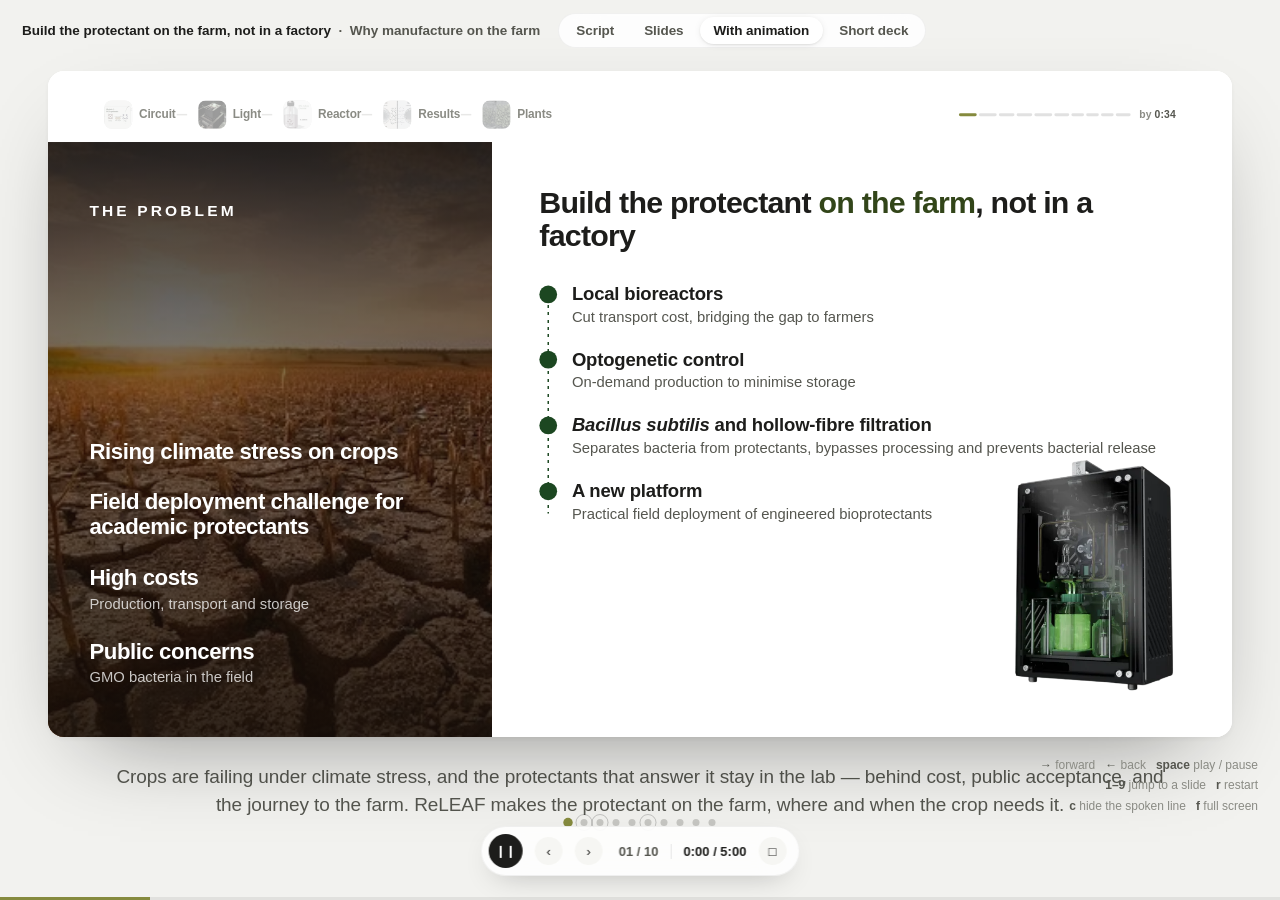
==== commit 15b2d124: "Action titles, a node strip instead of the menu slide, and a short deck The titles were topic labels" ====
--- a/animate.html
+++ b/animate.html
@@ -5,7 +5,7 @@
 <meta name="viewport" content="width=device-width,initial-scale=1">
 <title>ReLEAF · With animation</title>
 <meta name="description" content="The GEMS Taiwan ReLEAF five-minute judging presentation, played against the script.">
-<link rel="stylesheet" href="assets/deck.css?v=5">
+<link rel="stylesheet" href="assets/deck.css?v=11">
 <style>
 html,body{height:100%;overflow:hidden;background:#f2f2ef}
 
@@ -106,7 +106,7 @@
   <button class="play" id="play" title="Play / pause">&#9654;</button>
   <button class="sm" id="prev" title="Back">&#8249;</button>
   <button class="sm" id="next" title="Forward">&#8250;</button>
-  <span class="ct" id="ct">01 / 09</span>
+  <span class="ct" id="ct">01 / 10</span>
   <span class="tm" id="tm">0:00 / 5:00</span>
   <button class="sm" id="full" title="Full screen">&#9633;</button>
 </div>
@@ -119,18 +119,18 @@
 
 <div class="bar"><i id="barI"></i></div>
 
-<script src="assets/nav.js?v=5"></script>
-<script src="assets/deck.js?v=5"></script>
+<script src="assets/nav.js?v=11"></script>
+<script src="assets/deck.js?v=11"></script>
 <script>
 document.getElementById('vsw').innerHTML = viewSwitcher('animate', false);
 
 /* ------------------------------------------------------------------
    Build. A step is either landing on a slide or firing one of its cues,
-   so a nine-slide run with five cues is fourteen presses, not forty.
+   so a ten-slide run with a few cues is a dozen presses, not forty.
    ------------------------------------------------------------------ */
 const frame = document.getElementById('frame');
 frame.innerHTML = SLIDES.map((s,i) =>
-  `<div class="slide" data-i="${i}"><div class="cam"><div class="stage">${s.stage}</div></div></div>`
+  `<div class="slide" data-i="${i}"><div class="cam"><div class="stage">${stageHTML(SLIDES,i)}</div></div></div>`
 ).join('');
 
 const slideEls = [...frame.querySelectorAll('.slide')];
@@ -332,7 +332,7 @@
   if (e.key === ' ')            { e.preventDefault(); toggle(); }
   else if (['ArrowRight','ArrowDown','PageDown','Enter'].includes(e.key)) { e.preventDefault(); step(1); }
   else if (['ArrowLeft','ArrowUp','PageUp','Backspace'].includes(e.key))  { e.preventDefault(); step(-1); }
-  else if (/^[1-9]$/.test(e.key)) gotoSlide(+e.key - 1);
+  else if (/^[0-9]$/.test(e.key)) gotoSlide(e.key === '0' ? 9 : +e.key - 1);
   else if (e.key === 'r') restart();
   else if (e.key === 'f') toggleFull();
   else if (e.key === 'c') { document.body.classList.toggle('nocap'); fit(); }
--- a/assets/deck.css
+++ b/assets/deck.css
@@ -44,8 +44,10 @@
 .s-title{font-size:64px;font-weight:800;letter-spacing:-.025em;line-height:1;
   margin:0;color:var(--ink)}
 .s-title em{font-style:normal;color:var(--olive)}
-.s-head{position:absolute;left:76px;top:56px;right:76px}
-.s-body{position:absolute;left:76px;right:76px;top:190px;bottom:58px;min-height:0}
+/* the node strip takes the top of the stage, so the head and body sit lower;
+   the body keeps its height to within a dozen pixels of the old layout */
+.s-head{position:absolute;left:76px;top:102px;right:76px}
+.s-body{position:absolute;left:76px;right:76px;top:214px;bottom:46px;min-height:0}
 .s-note{font-size:19px;line-height:1.35;color:var(--ink-2);margin:0}
 .cap{font-size:19px;font-weight:650;color:var(--ink);margin:0 0 8px;letter-spacing:-.01em}
 .cap-s{font-size:17px;font-weight:600;color:var(--ink-2);margin:0 0 6px}
@@ -59,7 +61,7 @@
 i.sp{font-style:italic}
 
 /* ---------- Slide 1 ---------- */
-.s1{position:absolute;inset:0;display:grid;grid-template-columns:600px minmax(0,1fr)}
+.s1{position:absolute;inset:96px 0 0 0;display:grid;grid-template-columns:600px minmax(0,1fr)}
 .s1-left{position:relative;overflow:hidden;background:#241a12}
 .s1-left>img{position:absolute;inset:0;width:100%;height:100%;object-fit:cover;
   transform:scale(1.06);transition:transform 9s linear}
@@ -126,27 +128,42 @@
   border-top:2px solid var(--ink);padding-top:8px;margin:18px 0 0}
 .s7 .trio{display:grid;grid-template-columns:254px 254px 254px;gap:14px;margin-top:14px}
 
-/* ---------- Slide 8 ---------- */
-.s8-list{list-style:none;margin:0;padding:0;counter-reset:n;display:grid;gap:26px;max-width:1180px}
-.s8-list li{counter-increment:n;position:relative;padding-left:76px;font-size:33px;
-  font-weight:600;letter-spacing:-.015em;line-height:1.24}
-.s8-list li:before{content:counter(n,decimal-leading-zero);position:absolute;left:0;top:7px;
-  font-size:20px;font-weight:700;color:var(--olive);letter-spacing:.06em}
-.s8-list span{display:block;font-size:20px;font-weight:450;color:var(--ink-2);margin-top:6px;
-  letter-spacing:0}
-
-/* ---------- Slide 9 ---------- */
-.s9{display:grid;grid-template-columns:880px 520px;gap:48px}
-.s9-list{list-style:none;margin:0;padding:0;counter-reset:n;display:grid;gap:22px;align-content:center}
-.s9-list li{counter-increment:n;position:relative;padding-left:66px;font-size:33px;
-  font-weight:650;letter-spacing:-.015em;line-height:1.2}
-.s9-list li:before{content:counter(n);position:absolute;left:0;top:1px;width:42px;height:42px;
-  border-radius:50%;background:var(--bg-2);color:var(--green);font-size:19px;font-weight:700;
-  display:grid;place-items:center}
-.s9-list span{display:block;font-size:19px;font-weight:450;color:var(--ink-2);margin-top:4px}
-.s9 .renders{position:relative}
-.s9 .r-unit{position:absolute;right:12px;top:0;width:188px}
-.s9 .r-core{position:absolute;right:36px;bottom:0;width:368px}
+/* ---------- Slide 8 · hydroponics ---------- */
+.s8{display:grid;grid-template-columns:minmax(0,1fr) minmax(0,1fr);gap:46px}
+.s8 .hd{border-top:3px solid var(--ink);padding-top:9px;margin-bottom:13px;height:52px}
+.s8 .hd h3{margin:0;font-size:22px;font-weight:750;letter-spacing:-.015em}
+.s8 .hd p{margin:3px 0 0;font-size:15px;color:var(--ink-2)}
+.s8 .col{display:grid;grid-template-rows:auto 232px minmax(0,1fr) auto;gap:14px}
+.s8 .pv{font-size:16px;font-weight:650;color:var(--green);margin:0}
+.s8 .open{font-size:15.5px;line-height:1.35;color:var(--ink-2);margin:0;
+  border-left:2px solid var(--line);padding-left:11px}
+
+/* ---------- Slide 9 · since the wiki freeze ---------- */
+.s9f{display:grid;grid-template-columns:396px minmax(0,1fr) 430px;gap:38px;padding-bottom:60px}
+.s9f .col{display:flex;flex-direction:column;min-height:0}
+.s9f .hd{border-top:3px solid var(--ink);padding-top:9px;margin-bottom:14px}
+.s9f .hd h3{margin:0;font-size:21px;font-weight:750;letter-spacing:-.015em}
+.s9f .hd p{margin:3px 0 0;font-size:15px;line-height:1.3;color:var(--ink-2)}
+.s9f .grow{flex:1;min-height:0}
+.s9f .stack{display:grid;grid-template-rows:1fr 1fr;gap:12px;flex:1;min-height:0}
+.s9f .foot{position:absolute;left:0;right:0;bottom:0;display:flex;align-items:center;
+  gap:12px;border-top:1px solid var(--line);padding-top:11px}
+.s9f .foot b{font-size:17px;font-weight:700;letter-spacing:-.01em}
+.s9f .foot span{font-size:16px;color:var(--ink-2)}
+.s9f .tag{font-size:13px;font-weight:700;letter-spacing:.07em;text-transform:uppercase;
+  color:var(--olive);background:rgba(133,138,62,.11);padding:4px 9px;border-radius:5px}
+
+/* ---------- Slide 10 · future work ---------- */
+.s10{display:grid;grid-template-columns:minmax(0,1fr) 404px;gap:50px}
+.s10 .steps{display:grid;gap:20px;align-content:center}
+.s10 .step{display:grid;grid-template-columns:52px minmax(0,1fr);gap:19px;align-items:start}
+.s10 .step .k{width:52px;height:52px;border-radius:13px;background:var(--bg-2);
+  color:var(--green);font-size:20px;font-weight:750;display:grid;place-items:center}
+.s10 .step h3{margin:1px 0 0;font-size:28px;font-weight:700;letter-spacing:-.018em;line-height:1.18}
+.s10 .step p{margin:5px 0 0;font-size:18.5px;line-height:1.36;color:var(--ink-2)}
+.s10 .renders{position:relative}
+.s10 .r-unit{position:absolute;right:4px;top:6px;width:186px}
+.s10 .r-core{position:absolute;left:0;bottom:10px;width:338px}
 
 /* ============================================================
    VIEW SWITCHER — the same three names on every page
@@ -167,3 +184,100 @@
 @media (max-width:720px){
   .vsw a{padding:6px 10px;font-size:12.5px}
 }
+
+/* ============================================================
+   NODE STRIP — the five things, always on screen
+   ------------------------------------------------------------
+   Lives inside the 1600x900 stage, not in the browser chrome, so
+   it is part of every slide in all three views. It replaces the
+   per-slide kicker: the strip is what says where you are.
+
+   Stage geometry it assumes:
+     .nodebar  36 -  82     the strip
+     .s-head  102 - 202     the title (a sentence, up to two lines)
+     .s-body  214 - 854     the slide
+   ============================================================ */
+.nodebar{position:absolute;left:76px;right:76px;top:36px;height:46px;
+  display:flex;align-items:center;gap:30px}
+
+.nodes{list-style:none;margin:0;padding:0;display:flex;align-items:center;gap:0;flex:1}
+.nd{position:relative;display:flex;align-items:center;gap:9px;padding:0 15px 0 0;margin-right:15px}
+.nd:after{content:"";position:absolute;right:0;top:50%;width:14px;height:2px;
+  background:var(--line);transform:translateY(-50%)}
+.nd:last-child{padding-right:0;margin-right:0}
+.nd:last-child:after{display:none}
+.nd.done:after{background:var(--olive);opacity:.45}
+
+.ndi{position:relative;width:38px;height:38px;border-radius:10px;overflow:hidden;
+  background:var(--bg-2);flex:none;
+  box-shadow:inset 0 0 0 1px var(--line);
+  transition:box-shadow .3s var(--ease),filter .3s var(--ease),opacity .3s var(--ease)}
+.ndi img{width:100%;height:100%;object-fit:cover}
+
+.ndl{font-size:16px;font-weight:600;letter-spacing:-.01em;color:var(--ink-3);
+  white-space:nowrap;transition:color .3s var(--ease)}
+.ndl em{display:block;font-style:normal;font-size:13px;font-weight:600;
+  color:var(--olive);letter-spacing:.01em;margin-top:1px}
+
+/* upcoming — recognisable, but out of the way */
+.nd .ndi{filter:saturate(.15) contrast(.92);opacity:.42}
+/* already said */
+.nd.done .ndi{filter:saturate(.5);opacity:.6}
+.nd.done .ndl{color:var(--ink-3)}
+/* where we are */
+.nd.now .ndi{filter:none;opacity:1;box-shadow:inset 0 0 0 1px var(--line),0 0 0 2.5px var(--olive)}
+.nd.now .ndl{color:var(--ink);font-weight:700}
+
+/* a node that owns two adjacent slides keeps one bracket across both */
+.nd.now.span:after{background:var(--olive);opacity:1;height:2.5px}
+
+/* ---- progress: one segment per slide, width = its share of the talk ---- */
+.prog{display:flex;align-items:center;gap:12px;flex:none}
+.pr{display:flex;align-items:center;gap:3px;width:232px}
+.pr i{display:block;height:4px;border-radius:2px;background:rgba(29,29,27,.13);
+  transition:background .3s var(--ease)}
+.pr i.past{background:var(--olive);opacity:.38}
+.pr i.at{background:var(--olive);opacity:1}
+.pt{font-size:14px;font-weight:650;color:var(--ink-3);white-space:nowrap;
+  font-variant-numeric:tabular-nums;letter-spacing:.01em}
+.pt b{color:var(--ink-2);font-weight:650}
+
+/* the live clock caret, painted by show.html / animate.html only */
+.pr{position:relative}
+.pr .caret{position:absolute;top:-4px;width:2px;height:12px;border-radius:1px;
+  background:var(--ink);opacity:0;transition:left .5s linear,opacity .3s var(--ease),background .3s}
+.pr .caret.on{opacity:.55}
+.pr .caret.late{background:#a33;opacity:1}
+
+/* the title is now a sentence, so it sets smaller and may run to two lines */
+.s-claim{font-size:45px;font-weight:750;letter-spacing:-.025em;line-height:1.08;
+  margin:0;color:var(--ink);max-width:1330px}
+.s-claim em{font-style:normal;color:var(--olive-d)}
+.s-claim b{font-weight:800;color:var(--olive-d)}
+.s-claim i.sp{font-style:italic;font-weight:inherit}
+.s-claim.two{font-size:41px}
+
+/* ============================================================
+   THE SHORT DECK — short.html
+   Two slides carry what the long deck spends five on: one
+   bioreactor slide (hardware and results) and one plant slide
+   (agar, soil and hydroponics side by side).
+   ============================================================ */
+.sbr{display:grid;grid-template-columns:544px minmax(0,1fr) 412px;gap:34px}
+.sbr .col{display:flex;flex-direction:column;min-height:0}
+.sbr .spec{display:flex;gap:26px;margin:14px 0 0}
+.sbr .spec div{flex:1}
+.sbr .spec b{display:block;font-size:24px;font-weight:750;letter-spacing:-.02em;color:var(--green)}
+.sbr .spec span{display:block;font-size:15px;color:var(--ink-2);margin-top:1px;line-height:1.25}
+.sbr .charts{display:grid;gap:11px;flex:1;min-height:0}
+
+.spl{display:grid;grid-template-columns:repeat(3,minmax(0,1fr));gap:36px}
+.spl .col{display:flex;flex-direction:column;min-height:0}
+.spl .hd{border-top:3px solid var(--ink);padding-top:9px;margin-bottom:13px;height:62px}
+.spl .hd h3{margin:0;font-size:22px;font-weight:750;letter-spacing:-.015em}
+.spl .hd p{margin:3px 0 0;font-size:15px;color:var(--ink-2);line-height:1.28}
+.spl .pair{display:grid;grid-template-columns:1fr 1fr;gap:12px}
+.spl .trio{display:grid;grid-template-columns:repeat(3,1fr);gap:9px}
+.spl .pv{font-size:17px;font-weight:650;color:var(--green);margin:13px 0 0;line-height:1.3}
+.spl .open{font-size:15px;line-height:1.34;color:var(--ink-2);margin:9px 0 0;
+  border-left:2px solid var(--line);padding-left:10px}
